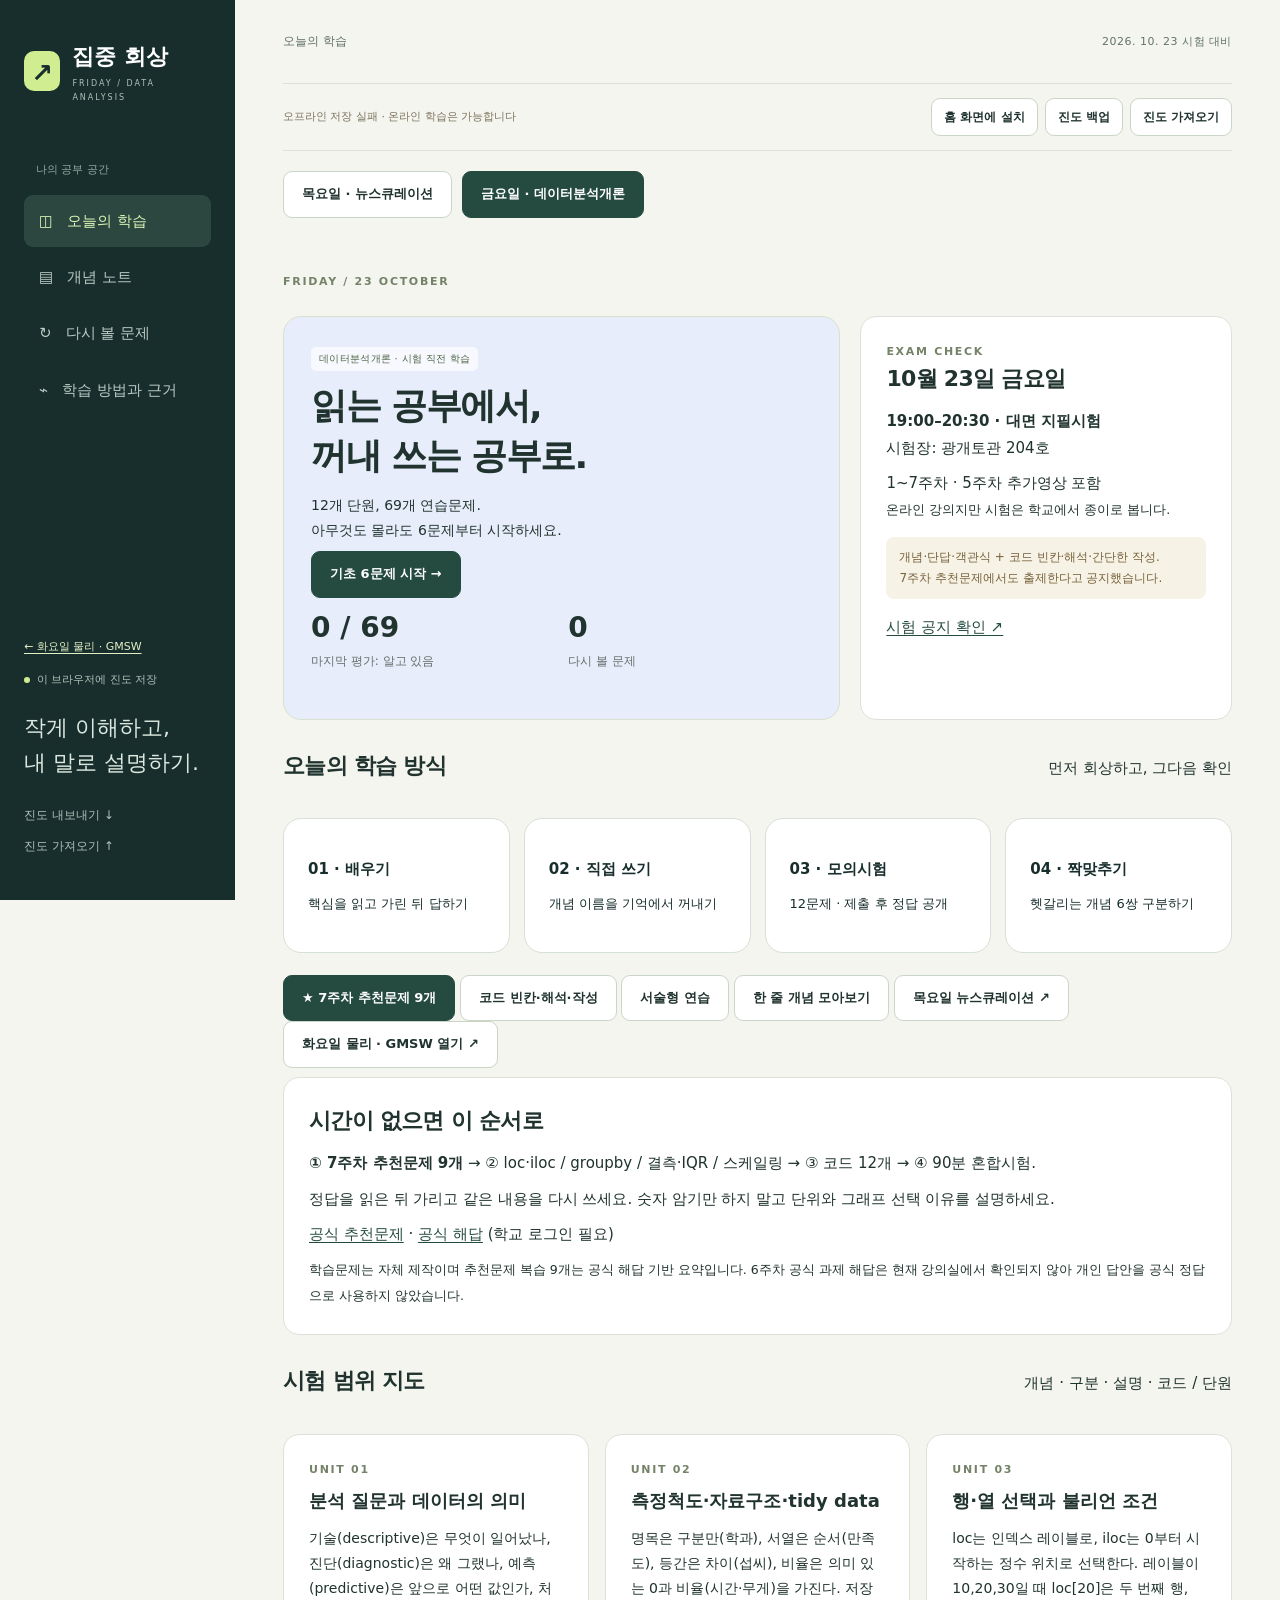
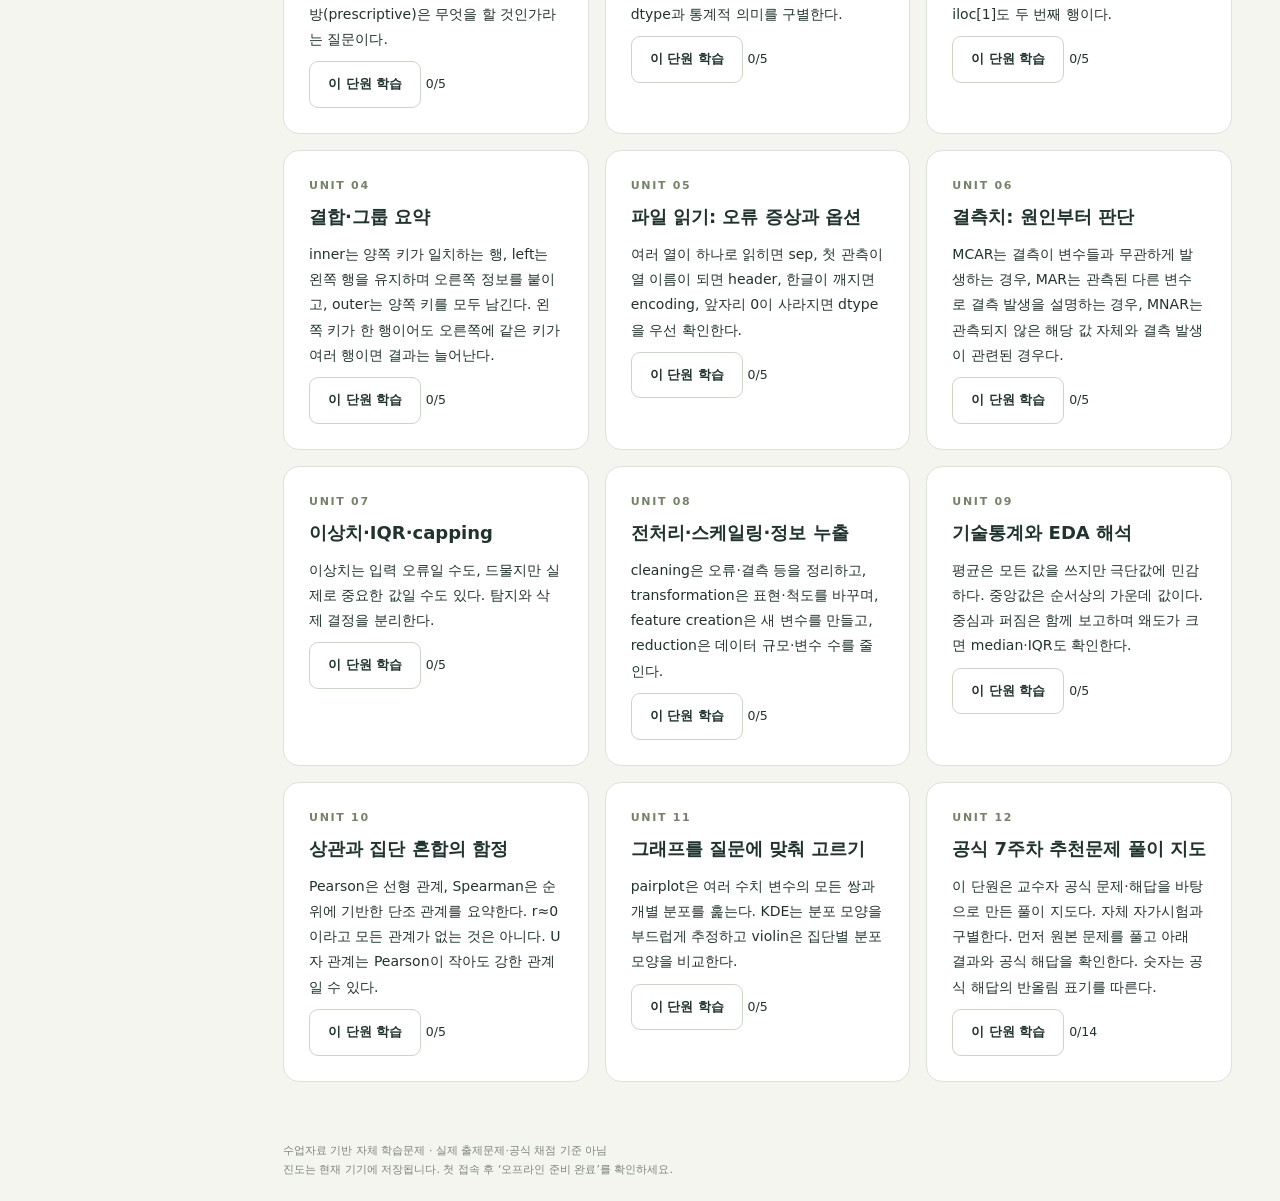
==== friday.html @ 9e3a8de8 "Add Friday data analysis study guide with code and official exercise review" ====
<!doctype html>
<html lang="ko"><head><meta charset="utf-8"><meta name="viewport" content="width=device-width,initial-scale=1,viewport-fit=cover"><meta name="theme-color" content="#172e2c"><meta name="description" content="데이터분석개론, 처음 이해하고 가리고 설명하는 시험 전 집중 학습."><meta name="apple-mobile-web-app-capable" content="yes"><meta name="apple-mobile-web-app-status-bar-style" content="default"><meta name="apple-mobile-web-app-title" content="집중 회상"><link rel="manifest" href="manifest.webmanifest"><link rel="icon" href="icons/icon-192.png"><link rel="apple-touch-icon" href="icons/apple-touch-icon.png"><title>금요일 데이터분석개론 · 집중 회상</title><link rel="stylesheet" href="style.css"><link rel="stylesheet" href="pwa.css"><link rel="stylesheet" href="news.css"><link rel="stylesheet" href="friday.css"><script defer src="friday-data.js"></script><script defer src="friday-app.js"></script><script defer src="pwa.js"></script></head>
<body><aside><a href="#" class="brand" data-view="home"><span class="brandmark">↗</span><span>집중 회상<small>FRIDAY / DATA ANALYSIS</small></span></a><div class="side-label">나의 공부 공간</div><nav aria-label="주 메뉴"><button data-view="home" class="active">◫ <span>오늘의 학습</span></button><button data-view="notes">▤ <span>개념 노트</span></button><button data-view="review">↻ <span>다시 볼 문제</span></button><button data-view="methods">⌁ <span>학습 방법과 근거</span></button></nav><div class="side-bottom"><a href="tuesday.html">← 화요일 물리 · GMSW</a><span class="live-dot"></span>이 브라우저에 진도 저장<p>작게 이해하고,<br>내 말로 설명하기.</p><button id="export">진도 내보내기 ↓</button><label class="import-label">진도 가져오기 ↑<input id="import" type="file" accept="application/json" hidden></label></div></aside>
<main><header class="topbar"><span id="breadcrumb">오늘의 학습</span><span class="date">2026. 10. 23 시험 대비</span></header><div class="app-tools"><span id="offline-status" role="status">학습자료 저장 준비 중</span><div class="row"><button class="btn small" id="install-app">홈 화면에 설치</button><button class="btn small" id="backup-progress">진도 백업</button><button class="btn small" id="restore-progress">진도 가져오기</button><button class="btn small" id="update-app" hidden>새 버전 적용</button></div></div><div id="storage-warning" role="status" hidden></div><div class="course-switch"><a class="btn" href="./">목요일 · 뉴스큐레이션</a><a class="btn primary" href="friday.html" aria-current="page">금요일 · 데이터분석개론</a></div><div id="app"></div><footer>수업자료 기반 자체 학습문제 · 실제 출제문제·공식 채점 기준 아님<br>진도는 현재 기기에 저장됩니다. 첫 접속 후 ‘오프라인 준비 완료’를 확인하세요.</footer></main><dialog id="install-help" aria-labelledby="install-title"><form method="dialog"><button class="btn small dialog-close" aria-label="설치 안내 닫기">닫기 ×</button></form><h2 id="install-title">홈 화면에서 바로 공부하기</h2><p><b>아이폰·아이패드:</b> Safari에서 이 주소를 열고 공유 버튼 → ‘홈 화면에 추가’를 선택하세요.</p><p><b>안드로이드:</b> Chrome 메뉴 → ‘앱 설치’ 또는 ‘홈 화면에 추가’를 선택하세요.</p><p><b>PC:</b> Chrome·Edge 주소창의 설치 아이콘이나 브라우저 메뉴의 앱 설치를 이용하세요.</p><p class="scope">카카오톡 등 앱 안의 브라우저에서는 설치 메뉴가 없을 수 있어요. Safari 또는 Chrome으로 열어주세요. 설치하지 않고도 그대로 공부할 수 있습니다.</p></dialog><div id="toast" role="status" aria-live="polite"></div></body></html>
---- style.css ----
:root{--bg:#f4f5ef;--paper:#fff;--ink:#20332f;--muted:#63716c;--line:#dce2d9;--green:#254b41;--lime:#d0ed91;--orange:#b65430;--blue:#385f99}*{box-sizing:border-box}body{margin:0;background:var(--bg);color:var(--ink);font:15px/1.75 'Noto Sans KR',system-ui,sans-serif}button,input,textarea,select{font:inherit}button,a,label{touch-action:manipulation}button{cursor:pointer}button:disabled{cursor:default;opacity:.5}button:focus-visible,a:focus-visible,input:focus-visible,textarea:focus-visible,select:focus-visible{outline:3px solid #609ccc;outline-offset:3px}a{color:var(--green);text-underline-offset:3px}aside{position:fixed;inset:0 auto 0 0;width:235px;background:#172e2c;color:#d7e5df;padding:38px 24px;display:flex;flex-direction:column}.brand{display:flex;align-items:center;gap:12px;text-decoration:none;color:white;font-size:22px;font-weight:700}.brandmark{background:var(--lime);color:#172e2c;width:37px;height:40px;border-radius:10px;text-align:center;font-size:26px}.brand small{display:block;font-size:8px;letter-spacing:2px;font-weight:400;color:#afc2ba}.side-label{margin:55px 12px 12px;font-size:11px;color:#92aaa0}nav button{display:flex;gap:14px;width:100%;padding:13px 15px;margin:4px 0;background:none;border:0;color:#b9c9c3;border-radius:9px;text-align:left}nav button.active{background:#2c4740;color:#dbf6b7}nav button:hover{background:#244039}.side-bottom{margin-top:auto;font-size:11px;color:#b1c3ba}.side-bottom p{font-size:22px;font-weight:500;line-height:1.6;color:#dce8df;margin:20px 0}.side-bottom button,.import-label{font-size:12px;border:0;background:none;color:#afc2ba;padding:5px 0;display:block;cursor:pointer}.live-dot{display:inline-block;width:6px;height:6px;background:var(--lime);border-radius:50%;margin-right:7px}main{margin-left:235px;padding:0 48px;max-width:1550px}.topbar{height:84px;border-bottom:1px solid var(--line);display:flex;justify-content:space-between;align-items:center;font-size:12px;color:var(--muted)}.date{font-size:11px;letter-spacing:.5px}#app{padding-top:34px;max-width:1100px;margin:auto}.eyebrow{font-size:11px;letter-spacing:1.7px;font-weight:700;color:#748267}h1{font-size:36px;line-height:1.4;letter-spacing:-1.5px;margin:10px 0 12px}h2{font-size:22px;letter-spacing:-.7px;line-height:1.6;margin:0 0 12px}h3{font-size:18px;line-height:1.6;margin:8px 0 12px}p{margin:9px 0}.muted{color:var(--muted)}.intro{max-width:720px;font-size:14px}.row{display:flex;align-items:center;gap:12px;flex-wrap:wrap}.spread{justify-content:space-between}.hero{display:grid;grid-template-columns:1.5fr 1fr;gap:20px;margin:25px 0}.hero-main{border-radius:18px;padding:27px;background:#e6edda;border:1px solid #d8e1cc;position:relative;overflow:hidden}.hero-main h2{font-size:25px}.hero-main p{max-width:460px;font-size:14px}.step-line{display:flex;gap:9px;align-items:center;margin:22px 0;color:#526643;font-size:12px}.step-line b{background:#f6faef;border-radius:50%;width:24px;height:24px;display:inline-grid;place-items:center;margin-right:4px}.panel{background:var(--paper);border:1px solid var(--line);border-radius:16px;padding:25px}.stats{display:grid;grid-template-columns:1fr 1fr;gap:13px;margin:10px 0 19px}.stat b{display:block;font-size:28px;line-height:1.4}.stat span{font-size:12px;color:var(--muted)}.progress{height:6px;background:#e8ece4;border-radius:9px;overflow:hidden}.progress span{height:100%;display:block;background:#7c9e54;transition:width .3s}.btn{display:inline-flex;gap:8px;align-items:center;justify-content:center;border:1px solid #cbd5c8;background:#fff;color:var(--ink);border-radius:9px;padding:11px 18px;font-weight:600;font-size:13px;text-decoration:none}.btn:hover{background:#eef3e8}.btn.primary{background:var(--green);color:white;border-color:var(--green)}.btn.primary:hover{background:#15382e}.btn.lime{background:var(--lime);border-color:var(--lime);color:#233c2e}.btn.small{padding:7px 12px;font-size:12px}.btn.danger{color:#9e4228}.courses{display:grid;grid-template-columns:1fr 1fr;gap:20px}.course{position:relative}.course-num{font-size:11px;letter-spacing:2px;color:#6b7a6d}.course h2{font-size:22px;margin-top:7px}.badge{display:inline-block;font-size:10px;letter-spacing:.3px;border-radius:5px;padding:3px 8px;background:#edf2e7;color:#4f6544;margin-right:4px}.badge.blue{background:#edf1f9;color:#47658c}.course-meta{font-size:12px;color:var(--muted);padding:12px 0;border-bottom:1px solid var(--line);margin-bottom:17px}.scope{font-size:12px;color:#77623b;background:#f7f2e6;border-radius:8px;padding:10px 13px;margin:15px 0}.course .btn{flex:1}.section-title{display:flex;justify-content:space-between;align-items:baseline;margin:28px 0 14px}.section-title small{font-size:12px;color:var(--muted)}.plan{display:grid;grid-template-columns:repeat(3,1fr);gap:14px}.plan-item{border-top:2px solid #c1ceb4;padding:13px 4px}.plan-item b{font-size:13px}.plan-item p{font-size:12px;color:var(--muted)}footer{font-size:11px;color:#7b857b;padding:35px 0 22px;max-width:1100px;margin:auto}.session-head{display:flex;justify-content:space-between;align-items:center;margin-bottom:20px}.timer{font-variant-numeric:tabular-nums;font-size:16px;font-weight:700}.study-card{max-width:850px;margin:20px auto;padding:30px}.study-card h2{font-size:25px;line-height:1.65;letter-spacing:-.6px}.stage{font-size:11px;font-weight:700;letter-spacing:1px;color:#718254;margin-bottom:15px}.teaching{background:#f2f5ed;border-left:3px solid #a9c27f;padding:18px 22px;margin:20px 0}.teaching p{font-size:14px;margin:12px 0}.answer-area{width:100%;min-height:150px;resize:vertical;background:#fbfcf8;border:1px solid #cad5c3;border-radius:9px;padding:15px;color:var(--ink);line-height:1.9}.options{display:grid;gap:10px;margin:20px 0}.option{text-align:left;background:#fcfdf9;border:1px solid var(--line);border-radius:9px;padding:14px 17px;color:var(--ink)}.option b{display:inline-grid;place-items:center;border:1px solid var(--line);border-radius:5px;width:25px;height:25px;margin-right:12px;font-size:12px}.option.right{background:#e8f2dc;border-color:#9ebf7b;opacity:1}.option.wrong{background:#fbebe5;border-color:#d7a18d;opacity:1}.feedback{background:#edf4e5;border-radius:12px;padding:21px;margin:20px 0}.feedback.incorrect{background:#fbefe7}.feedback p{white-space:pre-line;font-size:14px}.keywords{padding:0;list-style:none}.keywords li{padding:7px 0;border-bottom:1px solid #d8e3ce;font-size:13px}.keywords input{accent-color:var(--green);margin-right:9px;width:16px;height:16px}.trap{font-size:12px;color:#9c5134;margin:16px 0}.grade{display:grid;grid-template-columns:repeat(3,1fr);gap:9px;margin-top:20px}.grade button{display:block;padding:12px 8px}.grade small{display:block;font-weight:400;font-size:10px}.filters{display:flex;gap:9px;margin:20px 0;flex-wrap:wrap}select,input[type=search]{border:1px solid #cfd8c8;border-radius:8px;padding:10px;background:#fff;color:var(--ink)}input[type=search]{flex:1;min-width:180px}details.note{background:white;border:1px solid var(--line);border-radius:12px;margin:12px 0;padding:17px 21px}summary{cursor:pointer;font-weight:600}details.note p{font-size:14px;margin:15px 0}.reference{font-size:11px;color:#72806e}.note-links{display:flex;gap:8px;flex-wrap:wrap}.research{margin-bottom:15px}.research p{font-size:14px}.empty{text-align:center;padding:45px 20px}.empty .big{font-size:50px;color:#789c55}.status-line{font-size:12px;color:var(--muted);margin:14px 0}.mini-list{list-style:none;padding:0}.mini-list li{display:flex;justify-content:space-between;gap:14px;padding:15px 0;border-bottom:1px solid var(--line)}.mini-list small{display:block;color:var(--muted)}#toast{position:fixed;bottom:22px;left:50%;transform:translateX(-50%);background:#172e2c;color:white;padding:12px 20px;border-radius:9px;display:none;z-index:10;font-size:13px;max-width:90vw}#storage-warning{background:#ffe4cf;padding:10px;font-size:12px}.model-hint{border-top:1px dashed #cfd8c8;padding-top:10px;font-size:12px;color:var(--muted)}.writing-frame{font-size:12px;color:#66794d;margin:15px 0}.confidence{display:flex;align-items:center;gap:10px;font-size:12px;color:var(--muted);margin:14px 0}.confidence select{font-size:12px;padding:6px}.resume{margin:20px 0;padding:17px;background:#fff7df;border:1px solid #e5d5a6;border-radius:12px}.hidden{display:none!important} .exam-answer{margin:20px 0}.exam-answer textarea{min-height:120px}.exam-answer h3{font-size:17px}
@media(min-width:1500px){main{margin:auto;padding-left:283px;max-width:1600px}}@media(max-width:1050px){aside{width:190px;padding:30px 18px}main{margin-left:190px;padding:0 25px}.hero{grid-template-columns:1fr}.hero .panel{display:none}.course h2{font-size:19px}}@media(max-width:720px){aside{position:static;width:auto;padding:17px 19px;display:block}.brand{font-size:20px}.brand small{font-size:7px}.brandmark{height:32px;width:32px;font-size:22px}.side-label,.side-bottom{display:none}nav{display:flex;gap:2px;margin-top:15px}nav button{font-size:12px;margin:0;justify-content:center;padding:9px 5px;gap:5px}nav button span{font-size:11px}main{margin:0;padding:0 18px}.topbar{height:52px;font-size:11px}.date{font-size:10px}#app{padding-top:25px}h1{font-size:29px}.hero{margin:20px 0;gap:0}.hero-main{padding:23px}.hero-main h2{font-size:23px}.courses{grid-template-columns:1fr;gap:14px}.panel{padding:22px}.plan{grid-template-columns:1fr}.plan-item{padding:10px 3px}.section-title{align-items:flex-start;gap:12px}.section-title h2{font-size:20px}.study-card{padding:22px 18px}.study-card h2{font-size:21px}.grade{gap:5px}.grade .btn{font-size:11px;padding:11px 4px}.teaching{padding:13px 15px}.session-head{gap:8px}.step-line{font-size:11px;gap:5px} .mini-list li{flex-wrap:wrap}}
---- pwa.css ----
.app-tools{padding:14px 0;border-bottom:1px solid var(--line);display:flex;align-items:center;justify-content:space-between;gap:12px;flex-wrap:wrap}.app-tools .row{gap:7px}.app-tools .btn{min-height:38px}#offline-status{font-size:11px;color:#7b725b}#offline-status.ready{color:#3c6a40}dialog{max-width:520px;width:calc(100% - 32px);border:1px solid #ccd6c6;border-radius:16px;padding:26px;background:#fafff6;color:#20332f}dialog::backdrop{background:#0b201a99}dialog h2{margin-top:30px}dialog p{font-size:14px}.dialog-close{float:right}[hidden]{display:none!important}@media(display-mode:standalone){body{padding-top:env(safe-area-inset-top)}main{padding-bottom:env(safe-area-inset-bottom)}}@media(max-width:720px){.app-tools{gap:9px}.app-tools .btn{font-size:11px;padding:8px 10px}.step-line{flex-wrap:wrap}.step-line>span{white-space:nowrap}textarea{font-size:16px}.answer-area{min-height:170px}.grade .btn{min-height:56px}}
---- news.css ----
.mode-grid{display:grid;grid-template-columns:repeat(4,1fr);gap:14px;margin:22px 0}.mode-card{background:#fff;border:1px solid #d6dfd8;border-radius:18px;text-align:left;padding:24px;cursor:pointer;color:#172e2c;min-height:135px}.mode-card b,.mode-card span{display:block}.mode-card span{font-size:13px;margin-top:12px;line-height:1.6}.mode-card:hover{background:#edf4dd;transform:translateY(-2px)}.deck-grid{display:grid;grid-template-columns:repeat(3,minmax(0,1fr));gap:16px;margin:24px 0}.deck-grid .panel{margin:0;min-width:0}.deck-grid h3{line-height:1.5}.deck-grid p{font-size:14px;line-height:1.8}.short-input{display:block;width:100%;box-sizing:border-box;background:white;color:#172e2c;border:1px solid #a9b9ac;border-radius:12px;padding:16px;font:inherit;font-size:16px;line-height:1.7}.key-chips{display:flex;gap:8px;flex-wrap:wrap;margin:18px 0}.key-chips span{background:#edf4dd;border-radius:20px;padding:5px 12px;font-size:13px}.one-line{font-weight:400;font-size:15px;line-height:1.8}.selected{outline:3px solid #427461!important;background:#edf4dd!important}.match-grid{display:grid;grid-template-columns:1fr 1.6fr;gap:16px}.match-item{width:100%;min-height:108px;margin-bottom:12px;padding:18px;border:1px solid #bbc8bf;border-radius:14px;background:white;text-align:left;font:inherit;line-height:1.6;color:#172e2c;cursor:pointer}.match-item:disabled{opacity:.35;background:#dce8ce;cursor:default}.test-question{margin:18px 0}.test-options label{display:block;padding:14px;margin:8px 0;background:#f1f5ef;border-radius:10px}.test-options input{accent-color:#345d45}.exam-toolbar{position:sticky;top:0;z-index:3;background:#edf4dd;padding:16px;display:flex;align-items:center;justify-content:space-between;border-radius:14px}.study-card p{line-height:1.9}a{overflow-wrap:anywhere}button:focus-visible,a:focus-visible{outline:3px solid #547b40;outline-offset:3px}.side-bottom>a{display:block;color:#e1efc7;margin-bottom:14px}@media(max-width:1100px){.deck-grid{grid-template-columns:repeat(2,minmax(0,1fr))}.mode-grid{grid-template-columns:repeat(2,1fr)}}@media(max-width:600px){.deck-grid{grid-template-columns:1fr}.mode-card{padding:16px;min-height:120px}.match-grid{grid-template-columns:1fr 1.3fr;gap:8px}.match-item{font-size:13px;padding:12px;min-height:145px}.exam-toolbar{gap:8px;font-size:14px}.session-head{flex-wrap:wrap;gap:12px}}
.hero .panel{display:block!important}
---- friday.css ----
.code-block{white-space:pre-wrap;overflow-wrap:anywhere;padding:18px;border-radius:12px;background:#172e2c;color:#e9f3db;font:14px/1.8 Consolas,monospace}.study-card h2,.test-question h3,.feedback p,.study-card>.muted{white-space:pre-wrap;overflow-wrap:anywhere}.study-card h2,.test-question h3{font-size:20px;line-height:1.8}.short-input{tab-size:4}.course-switch{display:flex;gap:10px;flex-wrap:wrap;margin:20px 0}.hero-main{background:#e7edfa}.hero-main .badge{background:#f7f9ff}.hero .panel{display:block!important}
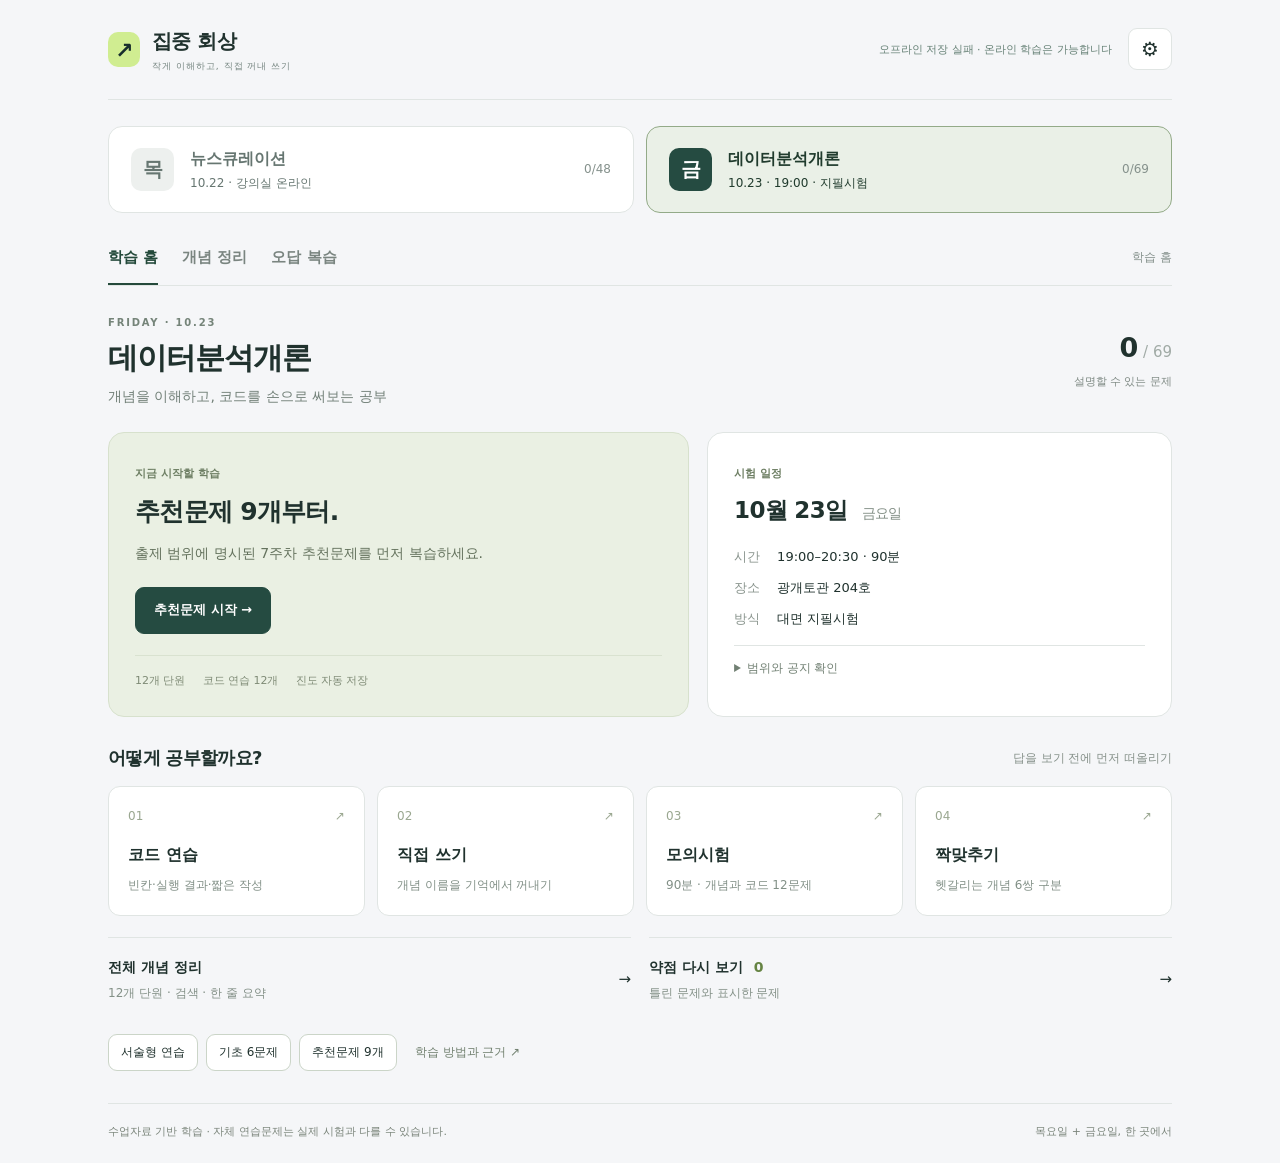
==== commit 450bdc4a: "Unify Thursday and Friday navigation and simplify study home layout" ====
--- a/friday.html
+++ b/friday.html
@@ -1,4 +1,5 @@
-<!doctype html>
-<html lang="ko"><head><meta charset="utf-8"><meta name="viewport" content="width=device-width,initial-scale=1,viewport-fit=cover"><meta name="theme-color" content="#172e2c"><meta name="description" content="데이터분석개론, 처음 이해하고 가리고 설명하는 시험 전 집중 학습."><meta name="apple-mobile-web-app-capable" content="yes"><meta name="apple-mobile-web-app-status-bar-style" content="default"><meta name="apple-mobile-web-app-title" content="집중 회상"><link rel="manifest" href="manifest.webmanifest"><link rel="icon" href="icons/icon-192.png"><link rel="apple-touch-icon" href="icons/apple-touch-icon.png"><title>금요일 데이터분석개론 · 집중 회상</title><link rel="stylesheet" href="style.css"><link rel="stylesheet" href="pwa.css"><link rel="stylesheet" href="news.css"><link rel="stylesheet" href="friday.css"><script defer src="friday-data.js"></script><script defer src="friday-app.js"></script><script defer src="pwa.js"></script></head>
-<body><aside><a href="#" class="brand" data-view="home"><span class="brandmark">↗</span><span>집중 회상<small>FRIDAY / DATA ANALYSIS</small></span></a><div class="side-label">나의 공부 공간</div><nav aria-label="주 메뉴"><button data-view="home" class="active">◫ <span>오늘의 학습</span></button><button data-view="notes">▤ <span>개념 노트</span></button><button data-view="review">↻ <span>다시 볼 문제</span></button><button data-view="methods">⌁ <span>학습 방법과 근거</span></button></nav><div class="side-bottom"><a href="tuesday.html">← 화요일 물리 · GMSW</a><span class="live-dot"></span>이 브라우저에 진도 저장<p>작게 이해하고,<br>내 말로 설명하기.</p><button id="export">진도 내보내기 ↓</button><label class="import-label">진도 가져오기 ↑<input id="import" type="file" accept="application/json" hidden></label></div></aside>
-<main><header class="topbar"><span id="breadcrumb">오늘의 학습</span><span class="date">2026. 10. 23 시험 대비</span></header><div class="app-tools"><span id="offline-status" role="status">학습자료 저장 준비 중</span><div class="row"><button class="btn small" id="install-app">홈 화면에 설치</button><button class="btn small" id="backup-progress">진도 백업</button><button class="btn small" id="restore-progress">진도 가져오기</button><button class="btn small" id="update-app" hidden>새 버전 적용</button></div></div><div id="storage-warning" role="status" hidden></div><div class="course-switch"><a class="btn" href="./">목요일 · 뉴스큐레이션</a><a class="btn primary" href="friday.html" aria-current="page">금요일 · 데이터분석개론</a></div><div id="app"></div><footer>수업자료 기반 자체 학습문제 · 실제 출제문제·공식 채점 기준 아님<br>진도는 현재 기기에 저장됩니다. 첫 접속 후 ‘오프라인 준비 완료’를 확인하세요.</footer></main><dialog id="install-help" aria-labelledby="install-title"><form method="dialog"><button class="btn small dialog-close" aria-label="설치 안내 닫기">닫기 ×</button></form><h2 id="install-title">홈 화면에서 바로 공부하기</h2><p><b>아이폰·아이패드:</b> Safari에서 이 주소를 열고 공유 버튼 → ‘홈 화면에 추가’를 선택하세요.</p><p><b>안드로이드:</b> Chrome 메뉴 → ‘앱 설치’ 또는 ‘홈 화면에 추가’를 선택하세요.</p><p><b>PC:</b> Chrome·Edge 주소창의 설치 아이콘이나 브라우저 메뉴의 앱 설치를 이용하세요.</p><p class="scope">카카오톡 등 앱 안의 브라우저에서는 설치 메뉴가 없을 수 있어요. Safari 또는 Chrome으로 열어주세요. 설치하지 않고도 그대로 공부할 수 있습니다.</p></dialog><div id="toast" role="status" aria-live="polite"></div></body></html>
+<!doctype html><html lang="ko"><head><meta charset="utf-8"><meta name="viewport" content="width=device-width,initial-scale=1,viewport-fit=cover"><meta name="theme-color" content="#254b41"><meta name="description" content="목요일 뉴스큐레이션 · 금요일 데이터분석개론 시험 공부"><meta name="apple-mobile-web-app-capable" content="yes"><meta name="apple-mobile-web-app-title" content="집중 회상"><title>데이터분석개론 · 집중 회상</title><link rel="manifest" href="manifest.webmanifest"><link rel="icon" href="icons/icon-192.png"><link rel="apple-touch-icon" href="icons/apple-touch-icon.png"><link rel="stylesheet" href="style.css"><link rel="stylesheet" href="pwa.css"><link rel="stylesheet" href="news.css"><link rel="stylesheet" href="layout.css"><script defer src="friday-data.js"></script><script defer src="friday-app.js"></script><script defer src="layout.js"></script><script defer src="pwa.js"></script></head><body><main>
+ <header class="app-header"><a href="./" class="brand"><span class="brandmark">↗</span><span>집중 회상<small>작게 이해하고, 직접 꺼내 쓰기</small></span></a><div class="header-right"><span id="offline-status" role="status">저장 준비 중</span><button class="btn small" id="update-app" hidden>새 버전 적용</button><details class="settings"><summary aria-label="설정 및 진도 백업">⚙</summary><div class="settings-panel"><b>앱 설정</b><button class="btn" id="install-app">홈 화면에 설치</button><button class="btn" id="backup-progress">이 과목 진도 백업</button><button class="btn" id="restore-progress">이 과목 진도 가져오기</button><button id="export" hidden>내보내기</button><input id="import" type="file" accept="application/json" hidden><p>진도는 현재 기기에 저장됩니다.</p><a href="tuesday.html">지난 시험 · 물리 / GMSW ↗</a></div></details></div></header>
+ <div class="course-tabs" aria-label="시험 과목 선택"><a class="course-tab" href="./" ><span class="day-token">목</span><span><strong>뉴스큐레이션</strong><small>10.22 · 강의실 온라인</small></span><span class="tab-progress" id="thursday-progress">—</span></a><a class="course-tab" href="friday.html" aria-current=page><span class="day-token">금</span><span><strong>데이터분석개론</strong><small>10.23 · 19:00 · 지필시험</small></span><span class="tab-progress" id="friday-progress">—</span></a></div>
+ <nav class="subject-nav" aria-label="학습 메뉴"><button data-view="home" class="active">학습 홈</button><button data-view="notes">개념 정리</button><button data-view="review">오답 복습</button><span id="breadcrumb">학습 홈</span></nav>
+ <div id="storage-warning" role="status" hidden></div><div id="app"></div><footer><span>수업자료 기반 학습 · 자체 연습문제는 실제 시험과 다를 수 있습니다.</span><span>목요일 + 금요일, 한 곳에서</span></footer></main><dialog id="install-help" aria-labelledby="install-title"><form method="dialog"><button class="btn small dialog-close" aria-label="설치 안내 닫기">닫기 ×</button></form><h2 id="install-title">홈 화면에서 바로 공부하기</h2><p><b>아이폰·아이패드:</b> Safari에서 이 주소를 열고 공유 버튼 → ‘홈 화면에 추가’를 선택하세요.</p><p><b>안드로이드:</b> Chrome 메뉴 → ‘앱 설치’ 또는 ‘홈 화면에 추가’를 선택하세요.</p><p><b>PC:</b> Chrome·Edge 주소창의 설치 아이콘이나 브라우저 메뉴의 앱 설치를 이용하세요.</p><p class="scope">카카오톡 등 앱 안의 브라우저에서는 설치 메뉴가 없을 수 있어요. Safari 또는 Chrome으로 열어주세요. 설치하지 않고도 그대로 공부할 수 있습니다.</p></dialog><div id="toast" role="status" aria-live="polite"></div></body></html>
--- a/layout.css
+++ b/layout.css
@@ -0,0 +1,3 @@
+:root{--bg:#f5f6f8;--ink:#20322e;--line:#e0e5e3;--green:#254b41}body{font-size:15px}main{margin:0 auto!important;padding:0 28px!important;max-width:1120px!important}.app-header{display:flex;align-items:center;justify-content:space-between;gap:15px;padding:24px 0;border-bottom:1px solid var(--line)}.brand{font-size:20px;color:var(--ink);letter-spacing:-.6px}.brand small{color:#73837e;letter-spacing:1px;font-size:9px}.brandmark{width:32px;height:35px;font-size:22px}.header-right{display:flex;align-items:center;gap:16px}.header-right #offline-status{font-size:11px;color:#658075}.settings{position:relative}.settings>summary{list-style:none;display:grid;place-items:center;border:1px solid var(--line);border-radius:9px;width:44px;height:42px;font-size:20px;background:white}.settings>summary::-webkit-details-marker{display:none}.settings-panel{position:absolute;right:0;top:50px;z-index:20;width:260px;padding:20px;border:1px solid var(--line);border-radius:14px;background:white;box-shadow:0 12px 35px #243c3120}.settings-panel .btn,.settings-panel>label{display:flex;width:100%;margin:7px 0;min-height:44px;justify-content:center}.settings-panel a{font-size:13px}.settings-panel p{font-size:12px;color:#73837e}.course-tabs{display:grid;grid-template-columns:1fr 1fr;gap:12px;margin:26px 0 0}.course-tab{display:flex;align-items:center;gap:16px;padding:18px 22px;border:1px solid var(--line);border-radius:14px;color:#667671;text-decoration:none;background:white}.day-token{display:grid;place-items:center;border-radius:10px;background:#edf0ee;width:43px;height:43px;flex-shrink:0;font-size:20px;font-weight:700}.course-tab strong{display:block;font-size:16px}.course-tab small{display:block;font-size:12px}.course-tab .tab-progress{margin-left:auto;font-size:12px;color:#85918c}.course-tab[aria-current=page]{background:#eaf0e7;border-color:#93aa88;color:#203b2d}.course-tab[aria-current=page] .day-token{background:#254b41;color:white}.subject-nav{display:flex;gap:24px;margin:18px 0 0;border-bottom:1px solid var(--line)}.subject-nav button{background:none;color:#7a8580;width:auto;padding:13px 0;margin:0;border-radius:0;font-weight:600;border-bottom:2px solid transparent;min-height:48px}.subject-nav button.active{color:#244a3b;background:none;border-bottom-color:#244a3b}.subject-nav button:hover{background:none;color:#244a3b}#breadcrumb{margin-left:auto;align-self:center;color:#85918c;font-size:12px}#app{padding-top:28px;max-width:none}.welcome{display:flex;align-items:center;justify-content:space-between;margin-bottom:24px;gap:20px}.welcome h1{font-size:30px;margin:5px 0;letter-spacing:-1px}.welcome p{font-size:14px;color:#728078;margin:0}.eyebrow{font-size:10px;letter-spacing:1.8px;color:#758479}.progress-summary{text-align:right;flex-shrink:0}.progress-summary b{display:block;font-size:27px;line-height:1.4}.progress-summary b small{font-size:15px;color:#a1aba6;font-weight:400}.progress-summary span{font-size:11px;color:#7f8a84}.focus-grid{display:grid;grid-template-columns:1.25fr 1fr;gap:18px}.focus-card{background:#eaf0e3;border:1px solid #d7e1cd;border-radius:16px;padding:26px}.tiny-label{font-size:11px;color:#6d7e63;font-weight:600}.focus-card h2{font-size:25px;margin:7px 0}.focus-card p{font-size:14px;color:#64725d;max-width:380px}.focus-actions{margin:21px 0;display:flex;gap:8px}.focus-actions .btn{min-height:46px}.focus-foot{display:flex;gap:17px;font-size:11px;color:#7e8a75;padding-top:15px;border-top:1px solid #d9e2d0}.exam-card{padding:26px;border:1px solid var(--line);border-radius:16px;background:white}.exam-card h2{font-size:23px;margin:7px 0 17px}.exam-card em{font-size:14px;font-style:normal;color:#849087;margin-left:7px;font-weight:400}.exam-card dl{margin:0}.exam-card dl div{display:flex;margin:8px 0;gap:15px;font-size:13px}.exam-card dt{color:#8a958e;min-width:28px}.exam-card dd{margin:0}.exam-card details{font-size:12px;margin-top:15px;border-top:1px solid var(--line);padding-top:12px}.exam-card summary{color:#718073;font-weight:400}.exam-card details p{line-height:1.8}.section-heading{display:flex;align-items:center;justify-content:space-between;margin:27px 0 13px}.section-heading h2{font-size:18px;margin:0}.section-heading>span{color:#87928b;font-size:12px}.practice-grid{display:grid;grid-template-columns:repeat(4,1fr);gap:12px}.practice-tile{background:white;border:1px solid var(--line);padding:19px;border-radius:12px;text-align:left;color:var(--ink);transition:background .15s,transform .15s}.practice-tile:hover{background:#f0f5eb;transform:translateY(-2px)}.practice-tile>span{display:flex;justify-content:space-between;color:#9aa790;font-size:12px;margin-bottom:14px}.practice-tile i,.bottom-links i{font-style:normal}.practice-tile b{display:block;font-size:16px}.practice-tile small{display:block;font-size:12px;color:#829087;margin-top:6px}.bottom-links{display:grid;grid-template-columns:1fr 1fr;gap:18px;margin:21px 0 12px}.bottom-links button{display:flex;justify-content:space-between;align-items:center;padding:16px 0;border:0;border-top:1px solid var(--line);background:none;text-align:left;color:var(--ink)}.bottom-links b{font-size:14px}.bottom-links small{display:block;color:#839087;font-size:12px;margin-top:3px}.bottom-links em{font-style:normal;color:#658343;margin-left:6px}.extra-practice{display:flex;align-items:center;gap:8px;flex-wrap:wrap}.text-button{padding:10px;background:none;border:0;font-size:12px;color:#71806f}.extra-practice .btn{font-weight:400}.in-session #app{padding-top:22px}.study-card{background:white;border:1px solid var(--line);border-radius:16px;margin-top:16px}.short-input{font-size:16px}footer{border-top:1px solid var(--line);margin-top:30px;padding-top:18px;font-size:11px;display:flex;gap:12px;justify-content:space-between}.code-block{white-space:pre-wrap;overflow-wrap:anywhere;padding:18px;border-radius:12px;background:#172e2c;color:#e9f3db;font:14px/1.8 Consolas,monospace}.study-card h2,.test-question h3,.feedback p,.study-card>.muted{white-space:pre-wrap;overflow-wrap:anywhere}.study-card h2,.test-question h3{font-size:21px}.exam-toolbar{top:0}.session-head{font-size:13px}button:focus-visible,a:focus-visible,summary:focus-visible{outline:3px solid #7ba58b;outline-offset:3px}
+@media(max-width:720px){main{padding:0 18px!important}.app-header{padding:17px 0}.header-right{gap:9px}.header-right #offline-status{font-size:9px;max-width:86px;text-align:right}.brand{font-size:18px}.brand small{font-size:8px}.course-tabs{gap:8px;margin-top:18px}.course-tab{padding:12px;gap:9px}.day-token{width:30px;height:34px;font-size:16px}.course-tab strong{font-size:13px}.course-tab small{font-size:10px}.course-tab .tab-progress{display:none}.subject-nav{gap:24px;margin-top:10px}.subject-nav button{font-size:13px}#breadcrumb{display:none}#app{padding-top:22px}.welcome{gap:10px;margin-bottom:18px}.welcome h1{font-size:25px}.welcome p{font-size:12px;max-width:230px}.progress-summary b{font-size:23px}.progress-summary span{font-size:9px}.focus-grid{grid-template-columns:1fr;gap:12px}.focus-card{padding:21px}.focus-card h2{font-size:23px}.focus-actions{margin:17px 0}.focus-card p{font-size:13px}.focus-foot{font-size:10px;gap:13px}.exam-card{padding:17px 20px}.exam-card h2{font-size:20px;margin:5px 0 11px}.exam-card dl div{font-size:12px;margin:5px 0}.exam-card details{margin-top:10px;padding-top:8px}.section-heading{margin-top:24px}.section-heading>span{display:none}.practice-grid{grid-template-columns:1fr 1fr;gap:10px}.practice-tile{padding:16px;min-height:128px}.practice-tile>span{margin-bottom:9px}.practice-tile small{font-size:11px}.bottom-links{gap:12px}.bottom-links small{font-size:10px}.extra-practice{gap:6px}footer{display:block;line-height:1.9}.study-card{padding:20px 16px}.study-card h2{font-size:19px}.settings-panel{width:240px}.grade .btn{min-height:44px}.subject-nav{overflow-x:auto}.exam-toolbar .btn{font-size:12px}.match-item{min-height:150px}}
+footer>span{display:block}
